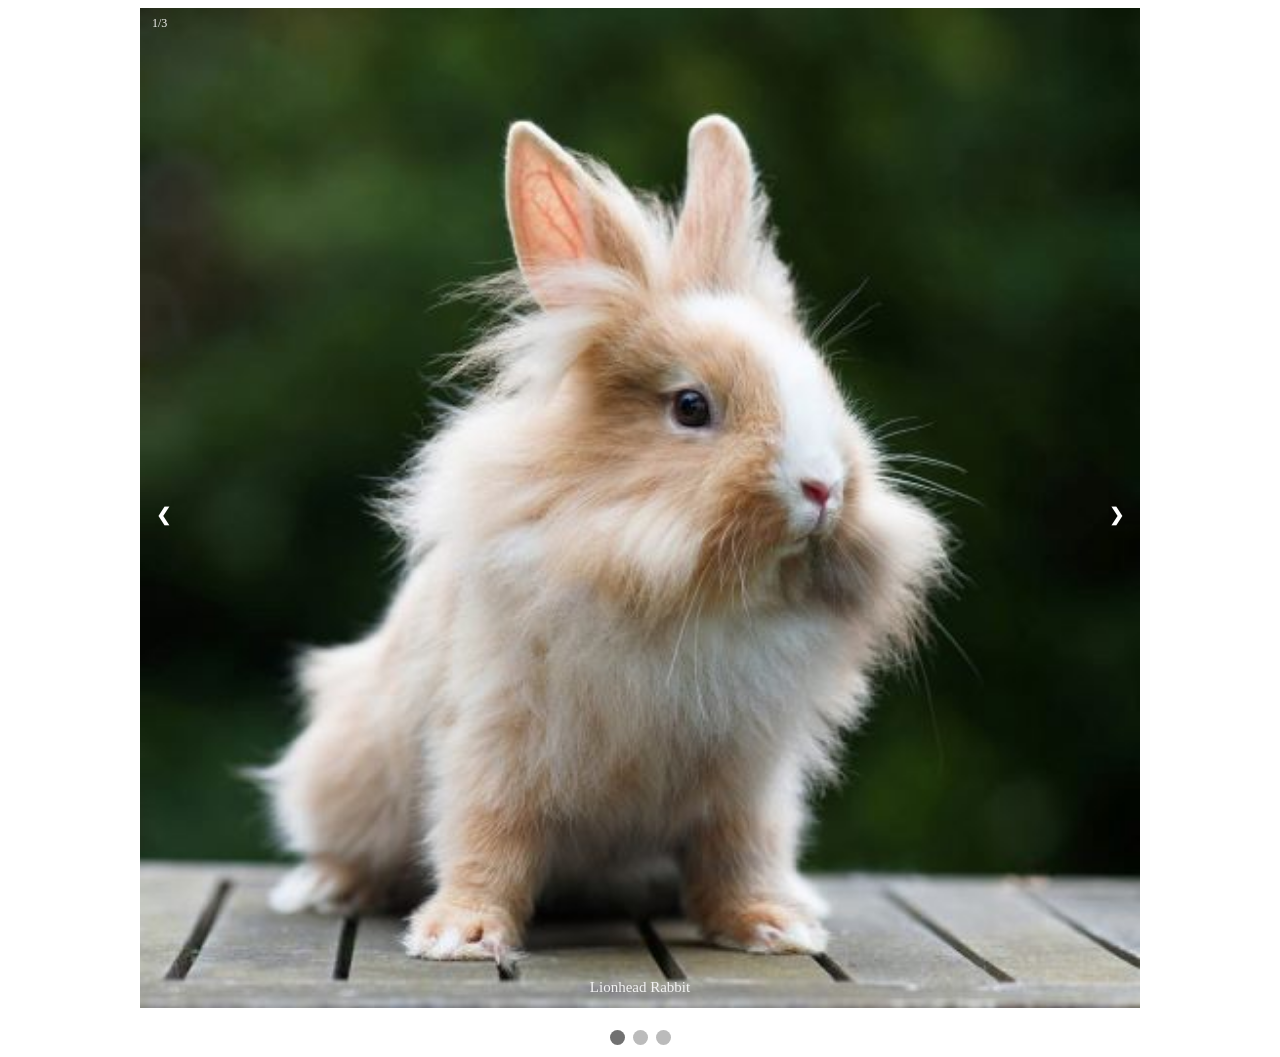
==== Project9_countdown_slideshow/index.html @ 71e7f48e "Added Project9" ====
<!DOCTYPE html>
<html>

<head>
    <link rel="stylesheet" type="text/css" href="CSS/main.css">
</head>

    <body>
        <div class="slideshow-container">

            <div class="mySlides fade">
                <div class="numbertext">1/3</div>
                <img src="Images/bunny1.jpg" style="width:100%">
                <div class="text">Lionhead Rabbit</div>
            </div>

            <div class="mySlides fade">
                <div class="numbertext">2/3</div>
                <img src="Images/bunny2.jpg" style="width:100%">
                <div class="text">Holland Lop Rabbit</div>
            </div>

            <div class="mySlides fade">
                <div class="numbertext">3/3</div>
                <img src="Images/bunny3.jpg" style="width:100%">
                <div class="text">Netherland Dwarf Rabbit</div>
            </div>

            <a class="prev" onclick="plusSlides(-1)">&#10094;</a>
            <a class="next" onclick="plusSlides(1)">&#10095;</a>
        </div>
        <br>

        <div style="text-align:center">
            <span class="dot" onclick="currentSlide(1)"></span>
            <span class="dot" onclick="currentSlide(2)"></span>
            <span class="dot" onclick="currentSlide(3)"></span>
        </div>
    <script src="JS/main.js"></script>
    </body>

</html>
---- Project9_countdown_slideshow/CSS/main.css ----
*{box-sizing:border-box}

.slideshow-container {
    max-width: 1000px;
    position: relative;
    margin: auto;
}

.mySlides {
    display: none;
}

.prev, .next {
    cursor: pointer;
    position: absolute;
    top: 50%;
    width: auto;
    margin-top: -22px;
    padding: 16px;
    color: white;
    font-weight: bold;
    font-size: 18px;
    transition: 0.6s ease;
    border-radius: 0 3px 3px 0;
    user-select: none;
}

.next {
    right: 0;
    border-radius: 3px 0 0 3px;
}

.prev:hover, .next:hover {
    background-color: rgba (0,0,0,0.8);
}

.text {
    color: #f2f2f2;
    font-size: 15px;
    padding: 8px 12px;
    position: absolute;
    bottom: 8px;
    width: 100%;
    text-align: center;
}

.numbertext {
    color: #f2f2f2;
    font-size: 12px;
    padding: 8px 12px;
    position: absolute;
    top: 0;
}

.dot {
    cursor: pointer;
    height: 15px;
    width: 15px;
    margin: 0 2px;
    background-color: #bbb;
    border-radius: 50%;
    display: inline-block;
    transition: background-color 0.6 ease;
}

.active, .dot:hover {
    background-color: #717171;
}

.fade {
    animation-name: fade;
    animation-duration: 1.5s;
}

@keyframes fade {
    from {opacity: .4;}
    to {opacity: 1;}
}
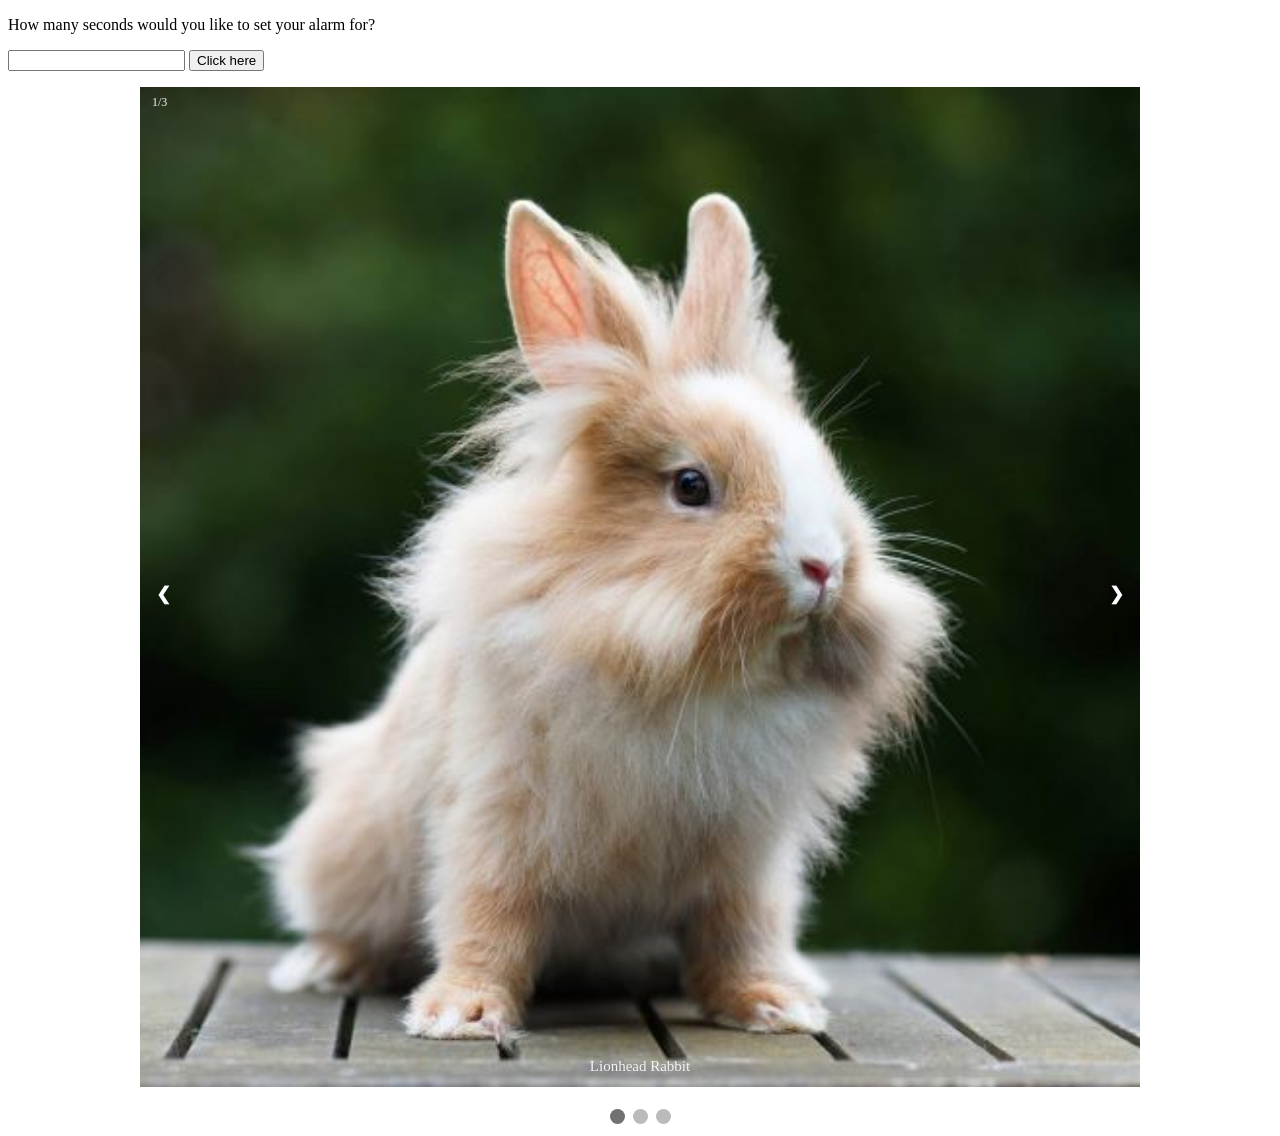
==== commit be1794a0: "Updated Project9" ====
--- a/Project9_countdown_slideshow/index.html
+++ b/Project9_countdown_slideshow/index.html
@@ -6,6 +6,11 @@
 </head>
 
     <body>
+        <p>How many seconds would you like to set your alarm for?</p>
+        <input id="seconds" value=""/>
+        <button onclick="countdown()">Click here</button>
+        <p id="timer"></p>
+
         <div class="slideshow-container">
 
             <div class="mySlides fade">
@@ -36,6 +41,7 @@
             <span class="dot" onclick="currentSlide(2)"></span>
             <span class="dot" onclick="currentSlide(3)"></span>
         </div>
+        
     <script src="JS/main.js"></script>
     </body>
 
